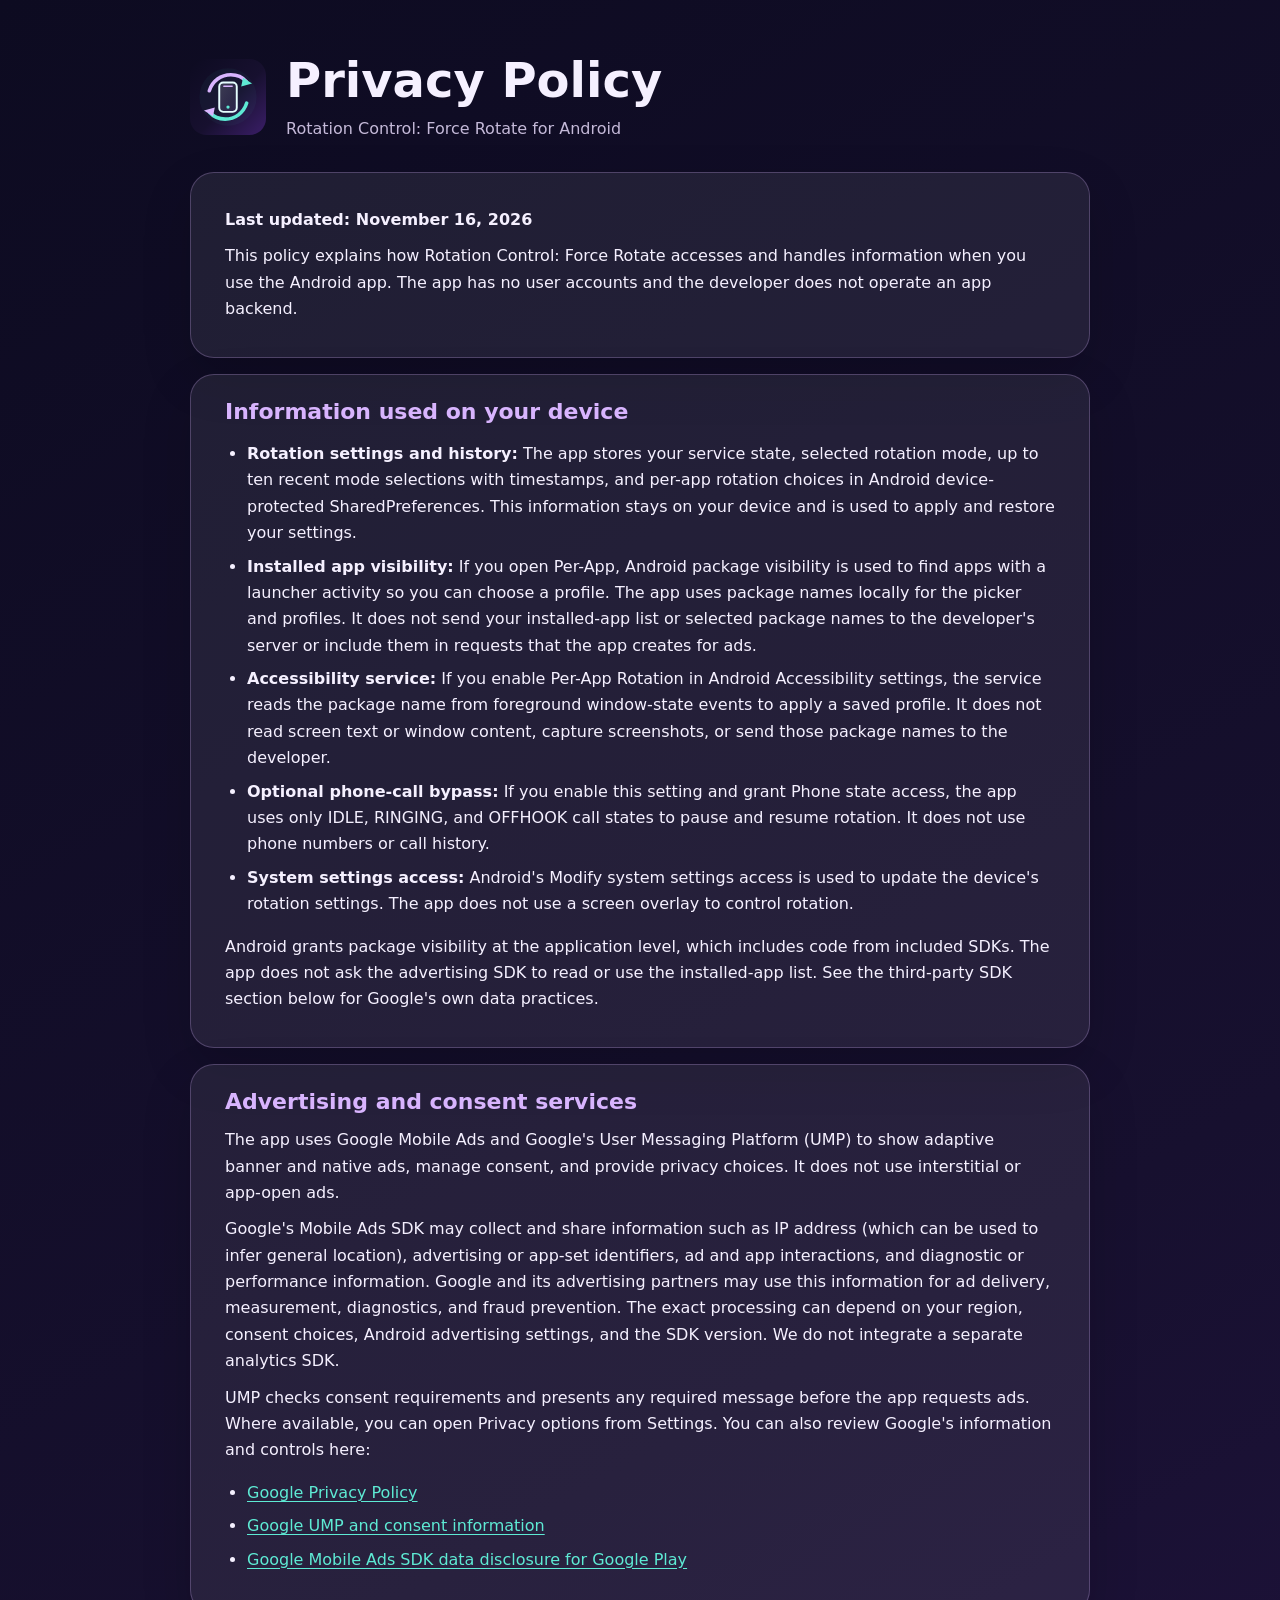
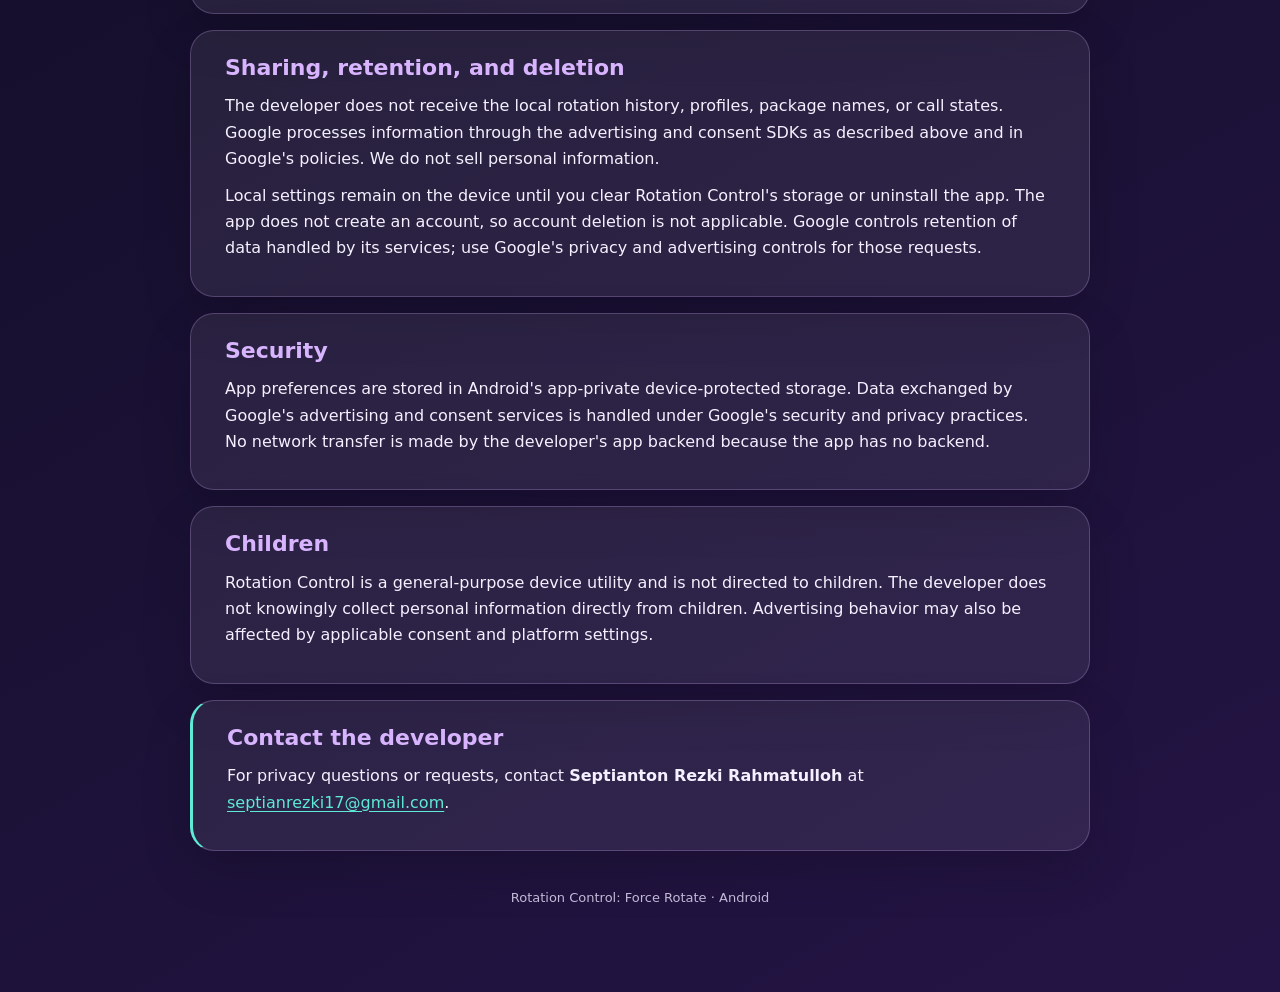
==== docs/index.html @ 817e78e4 "Prepare Android production release assets and privacy site" ====
<!doctype html>
<html lang="en">
<head>
  <meta charset="utf-8">
  <meta name="viewport" content="width=device-width, initial-scale=1">
  <meta name="theme-color" content="#0d0b21">
  <meta name="description" content="Privacy information for Rotation Control: Force Rotate for Android.">
  <title>Rotation Control - Privacy</title>
  <link rel="icon" href="assets/rotation-control-logo.svg" type="image/svg+xml">
  <style>
    :root { color-scheme: dark; --ink:#f5f0ff; --muted:#c4b9d8; --mint:#5eead4; --lav:#d8b4fe; --glass:#201a37; }
    * { box-sizing:border-box; }
    body { margin:0; min-height:100vh; background:linear-gradient(150deg,#0d0b21 0%,#17102f 55%,#241445 100%); color:var(--ink); font:16px/1.65 system-ui,-apple-system,"Segoe UI",sans-serif; }
    main { width:min(900px,calc(100% - 32px)); margin:0 auto; padding:52px 0 64px; }
    header { display:flex; gap:20px; align-items:center; margin-bottom:30px; }
    header img { width:76px; height:76px; flex:none; }
    h1,h2,h3 { line-height:1.2; }
    h1 { font-size:clamp(30px,5vw,48px); margin:0 0 6px; }
    header p,.muted { color:var(--muted); margin:0; }
    .card { padding:24px clamp(18px,4vw,34px); margin:16px 0; background:rgba(255,255,255,.075); border:1px solid rgba(216,180,254,.25); border-radius:24px; box-shadow:0 20px 50px rgba(0,0,0,.16); }
    h2 { color:var(--lav); font-size:22px; margin:0 0 12px; }
    h3 { color:var(--mint); font-size:17px; margin:20px 0 8px; }
    p { margin:10px 0; }
    a { color:var(--mint); text-underline-offset:3px; }
    ul { padding-left:22px; }
    li { margin:7px 0; }
    .contact { border-left:3px solid var(--mint); }
    footer { color:var(--muted); text-align:center; padding:20px 0; font-size:13px; }
    @media(max-width:560px) { main { padding-top:28px; } header img { width:60px;height:60px; } .card { border-radius:20px; } }
  </style>
</head>
<body>
<main>
  <header>
    <img src="assets/rotation-control-logo.svg" alt="Rotation Control logo">
    <div><h1>Privacy Policy</h1><p>Rotation Control: Force Rotate for Android</p></div>
  </header>

  <section class="card">
    <p><strong>Last updated: November 16, 2026</strong></p>
    <p>This policy explains how Rotation Control: Force Rotate accesses and handles information when you use the Android app. The app has no user accounts and the developer does not operate an app backend.</p>
  </section>

  <section class="card">
    <h2>Information used on your device</h2>
    <ul>
      <li><strong>Rotation settings and history:</strong> The app stores your service state, selected rotation mode, up to ten recent mode selections with timestamps, and per-app rotation choices in Android device-protected SharedPreferences. This information stays on your device and is used to apply and restore your settings.</li>
      <li><strong>Installed app visibility:</strong> If you open Per-App, Android package visibility is used to find apps with a launcher activity so you can choose a profile. The app uses package names locally for the picker and profiles. It does not send your installed-app list or selected package names to the developer's server or include them in requests that the app creates for ads.</li>
      <li><strong>Accessibility service:</strong> If you enable Per-App Rotation in Android Accessibility settings, the service reads the package name from foreground window-state events to apply a saved profile. It does not read screen text or window content, capture screenshots, or send those package names to the developer.</li>
      <li><strong>Optional phone-call bypass:</strong> If you enable this setting and grant Phone state access, the app uses only IDLE, RINGING, and OFFHOOK call states to pause and resume rotation. It does not use phone numbers or call history.</li>
      <li><strong>System settings access:</strong> Android's Modify system settings access is used to update the device's rotation settings. The app does not use a screen overlay to control rotation.</li>
    </ul>
    <p>Android grants package visibility at the application level, which includes code from included SDKs. The app does not ask the advertising SDK to read or use the installed-app list. See the third-party SDK section below for Google's own data practices.</p>
  </section>

  <section class="card">
    <h2>Advertising and consent services</h2>
    <p>The app uses Google Mobile Ads and Google's User Messaging Platform (UMP) to show adaptive banner and native ads, manage consent, and provide privacy choices. It does not use interstitial or app-open ads.</p>
    <p>Google's Mobile Ads SDK may collect and share information such as IP address (which can be used to infer general location), advertising or app-set identifiers, ad and app interactions, and diagnostic or performance information. Google and its advertising partners may use this information for ad delivery, measurement, diagnostics, and fraud prevention. The exact processing can depend on your region, consent choices, Android advertising settings, and the SDK version. We do not integrate a separate analytics SDK.</p>
    <p>UMP checks consent requirements and presents any required message before the app requests ads. Where available, you can open Privacy options from Settings. You can also review Google's information and controls here:</p>
    <ul>
      <li><a href="https://policies.google.com/privacy">Google Privacy Policy</a></li>
      <li><a href="https://developers.google.com/admob/android/privacy">Google UMP and consent information</a></li>
      <li><a href="https://developers.google.com/admob/android/privacy/play-data-disclosure">Google Mobile Ads SDK data disclosure for Google Play</a></li>
    </ul>
  </section>

  <section class="card">
    <h2>Sharing, retention, and deletion</h2>
    <p>The developer does not receive the local rotation history, profiles, package names, or call states. Google processes information through the advertising and consent SDKs as described above and in Google's policies. We do not sell personal information.</p>
    <p>Local settings remain on the device until you clear Rotation Control's storage or uninstall the app. The app does not create an account, so account deletion is not applicable. Google controls retention of data handled by its services; use Google's privacy and advertising controls for those requests.</p>
  </section>

  <section class="card">
    <h2>Security</h2>
    <p>App preferences are stored in Android's app-private device-protected storage. Data exchanged by Google's advertising and consent services is handled under Google's security and privacy practices. No network transfer is made by the developer's app backend because the app has no backend.</p>
  </section>

  <section class="card">
    <h2>Children</h2>
    <p>Rotation Control is a general-purpose device utility and is not directed to children. The developer does not knowingly collect personal information directly from children. Advertising behavior may also be affected by applicable consent and platform settings.</p>
  </section>

  <section class="card contact">
    <h2>Contact the developer</h2>
    <p>For privacy questions or requests, contact <strong>Septianton Rezki Rahmatulloh</strong> at <a href="mailto:septianrezki17@gmail.com">septianrezki17@gmail.com</a>.</p>
  </section>

  <footer>Rotation Control: Force Rotate · Android</footer>
</main>
</body>
</html>
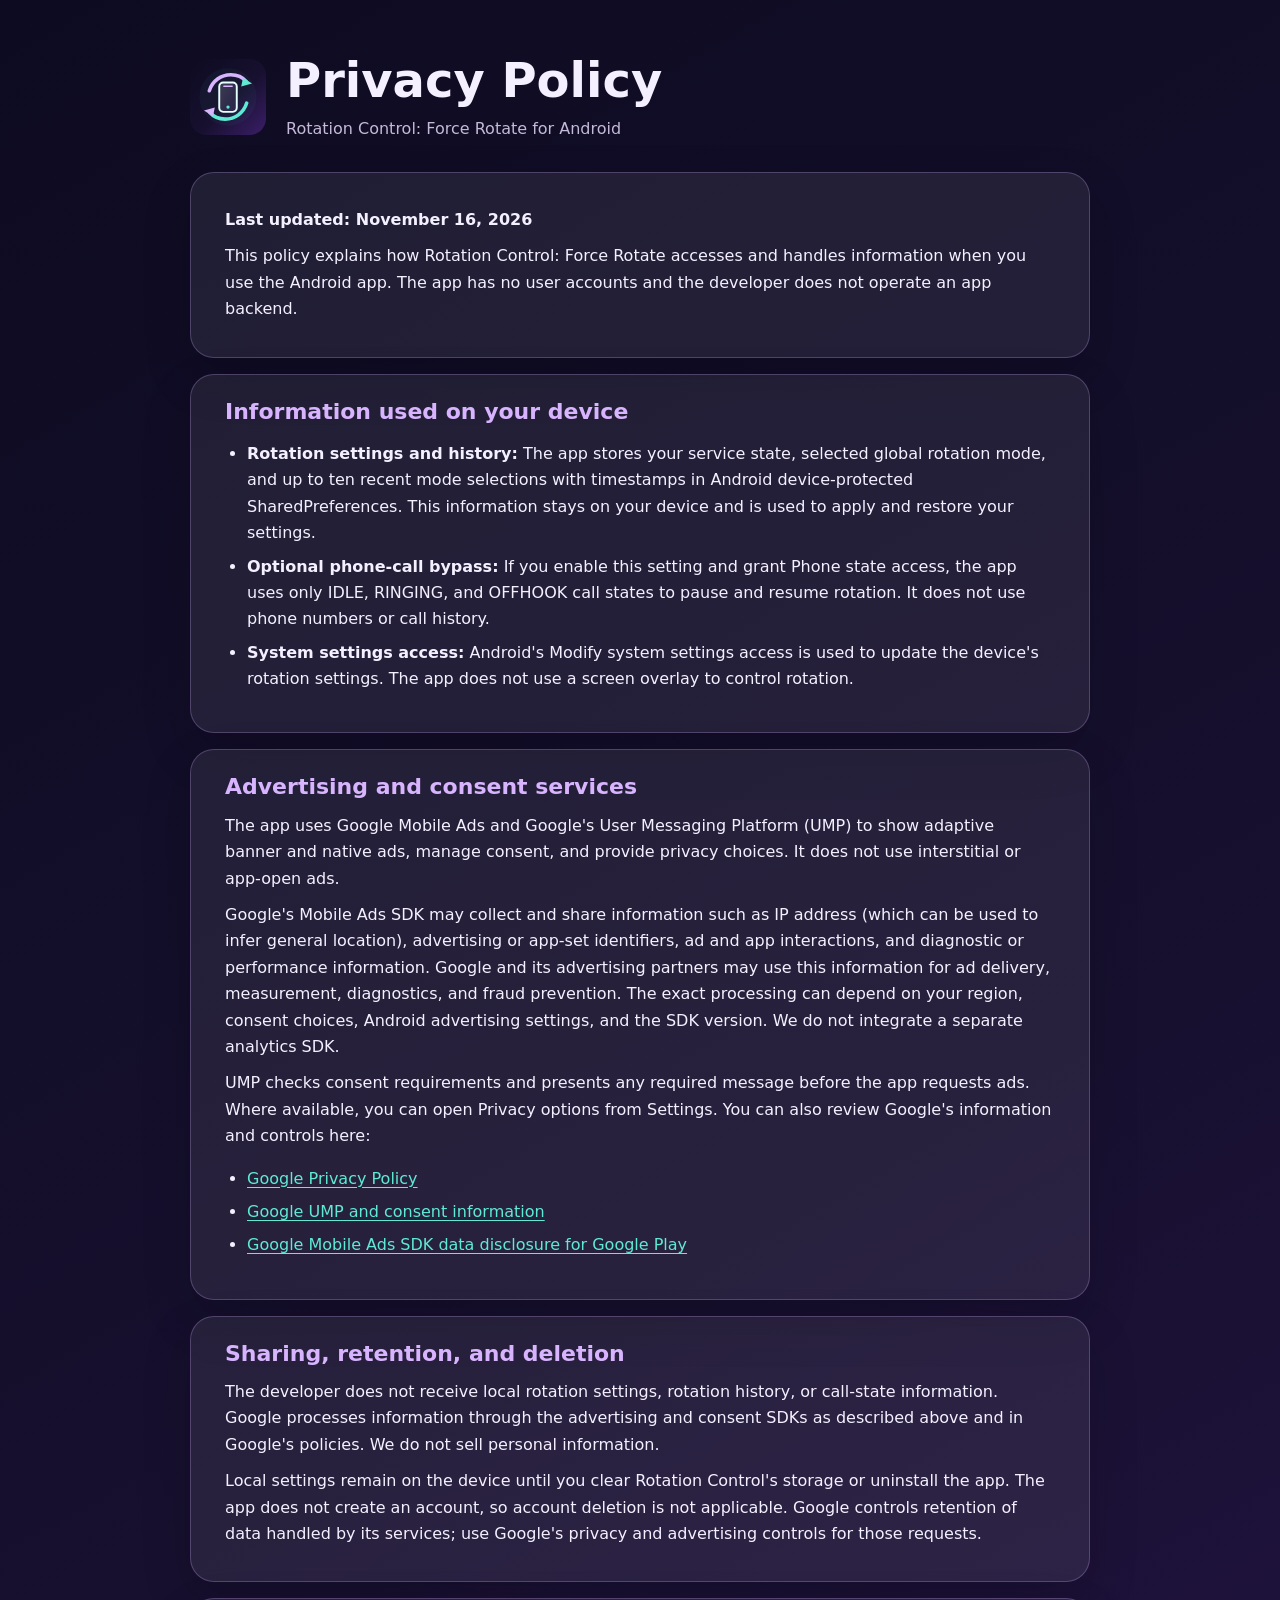
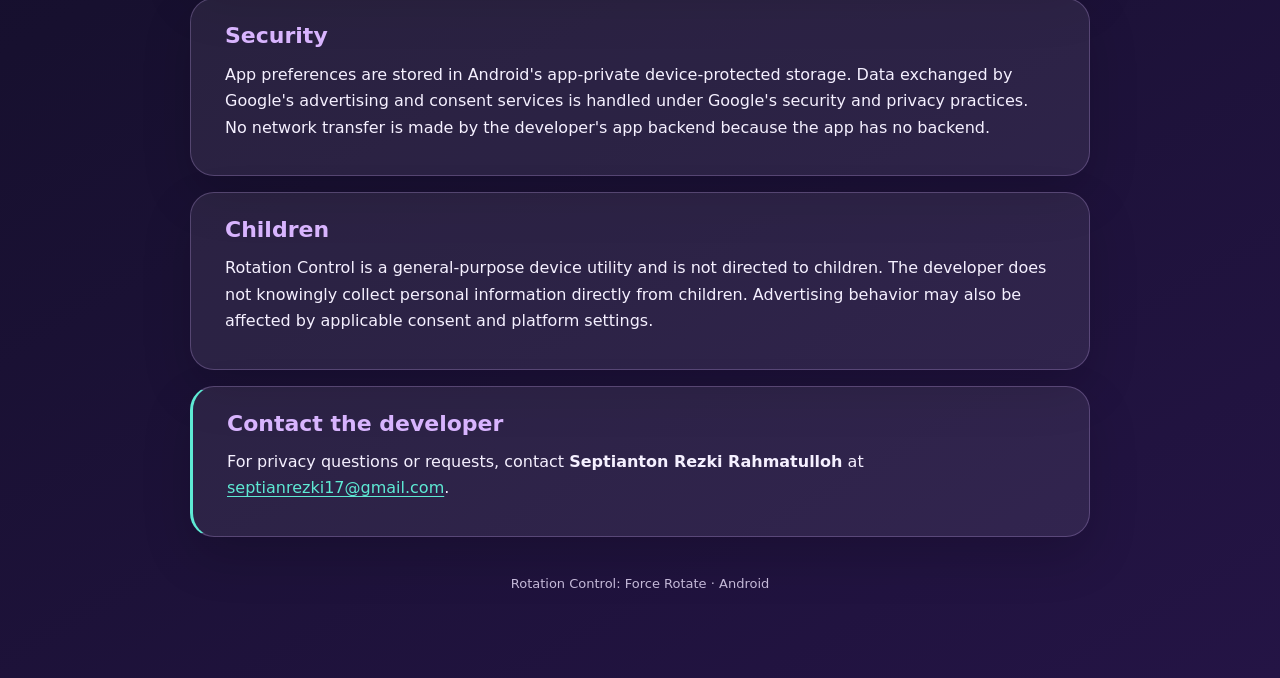
==== commit e7b50304: "Remove per-app rotation feature" ====
--- a/docs/index.html
+++ b/docs/index.html
@@ -44,13 +44,10 @@
   <section class="card">
     <h2>Information used on your device</h2>
     <ul>
-      <li><strong>Rotation settings and history:</strong> The app stores your service state, selected rotation mode, up to ten recent mode selections with timestamps, and per-app rotation choices in Android device-protected SharedPreferences. This information stays on your device and is used to apply and restore your settings.</li>
-      <li><strong>Installed app visibility:</strong> If you open Per-App, Android package visibility is used to find apps with a launcher activity so you can choose a profile. The app uses package names locally for the picker and profiles. It does not send your installed-app list or selected package names to the developer's server or include them in requests that the app creates for ads.</li>
-      <li><strong>Accessibility service:</strong> If you enable Per-App Rotation in Android Accessibility settings, the service reads the package name from foreground window-state events to apply a saved profile. It does not read screen text or window content, capture screenshots, or send those package names to the developer.</li>
+      <li><strong>Rotation settings and history:</strong> The app stores your service state, selected global rotation mode, and up to ten recent mode selections with timestamps in Android device-protected SharedPreferences. This information stays on your device and is used to apply and restore your settings.</li>
       <li><strong>Optional phone-call bypass:</strong> If you enable this setting and grant Phone state access, the app uses only IDLE, RINGING, and OFFHOOK call states to pause and resume rotation. It does not use phone numbers or call history.</li>
       <li><strong>System settings access:</strong> Android's Modify system settings access is used to update the device's rotation settings. The app does not use a screen overlay to control rotation.</li>
     </ul>
-    <p>Android grants package visibility at the application level, which includes code from included SDKs. The app does not ask the advertising SDK to read or use the installed-app list. See the third-party SDK section below for Google's own data practices.</p>
   </section>
 
   <section class="card">
@@ -67,7 +64,7 @@
 
   <section class="card">
     <h2>Sharing, retention, and deletion</h2>
-    <p>The developer does not receive the local rotation history, profiles, package names, or call states. Google processes information through the advertising and consent SDKs as described above and in Google's policies. We do not sell personal information.</p>
+    <p>The developer does not receive local rotation settings, rotation history, or call-state information. Google processes information through the advertising and consent SDKs as described above and in Google's policies. We do not sell personal information.</p>
     <p>Local settings remain on the device until you clear Rotation Control's storage or uninstall the app. The app does not create an account, so account deletion is not applicable. Google controls retention of data handled by its services; use Google's privacy and advertising controls for those requests.</p>
   </section>
 
